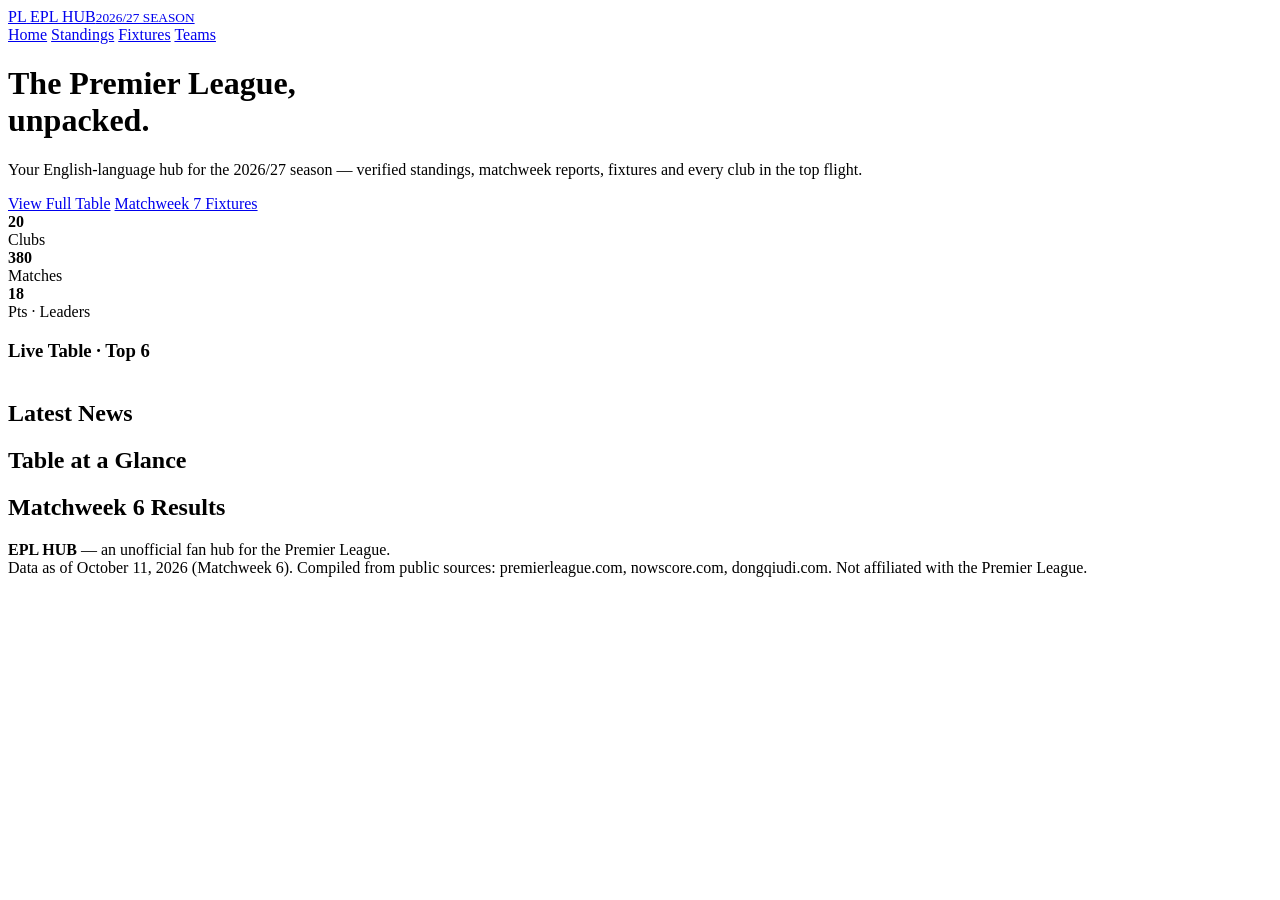
==== index.html @ 6563e689 "Initial commit: EPL Hub 2026/27 English news & stats site" ====
<!DOCTYPE html>
<html lang="en">
<head>
  <meta charset="UTF-8">
  <meta name="viewport" content="width=device-width, initial-scale=1.0">
  <title>EPL Hub · 2026/27 Premier League News &amp; Stats</title>
  <meta name="description" content="Premier League 2026/27 news hub — live standings, matchweek results, fixtures and club profiles.">
  <link rel="stylesheet" href="css/style.css">
</head>
<body>

  <nav class="nav">
    <div class="nav-inner">
      <a href="index.html" class="brand">
        <span class="brand-badge">PL</span>
        <span>EPL HUB<small>2026/27 SEASON</small></span>
      </a>
      <div class="nav-links">
        <a href="index.html" class="active">Home</a>
        <a href="standings.html">Standings</a>
        <a href="fixtures.html">Fixtures</a>
        <a href="teams.html">Teams</a>
      </div>
    </div>
  </nav>

  <header class="hero">
    <div class="hero-inner">
      <div>
        <h1>The Premier League,<br><span class="hl">unpacked.</span></h1>
        <p class="sub">Your English-language hub for the 2026/27 season — verified standings, matchweek reports, fixtures and every club in the top flight.</p>
        <div class="hero-actions">
          <a href="standings.html" class="btn btn-primary">View Full Table</a>
          <a href="fixtures.html" class="btn btn-ghost">Matchweek 7 Fixtures</a>
        </div>
        <div class="hero-meta">
          <div><b>20</b><br>Clubs</div>
          <div><b>380</b><br>Matches</div>
          <div><b>18</b><br>Pts · Leaders</div>
        </div>
      </div>
      <div class="hero-card">
        <h3><span class="dot"></span>Live Table · Top 6</h3>
        <table class="mini-table">
          <tbody id="standings-top"></tbody>
        </table>
      </div>
    </div>
  </header>

  <main class="wrap">

    <section>
      <h2 class="sec-title">Latest News</h2>
      <div class="news-grid" id="news-list"></div>
    </section>

    <section>
      <h2 class="sec-title">Table at a Glance</h2>
      <div class="card">
        <div class="bars" id="points-bars"></div>
      </div>
    </section>

    <section>
      <h2 class="sec-title">Matchweek 6 Results</h2>
      <div id="results-md6"></div>
    </section>

  </main>

  <footer class="footer">
    <strong>EPL HUB</strong> — an unofficial fan hub for the Premier League.
    <div class="data-note">Data as of October 11, 2026 (Matchweek 6). Compiled from public sources: premierleague.com, nowscore.com, dongqiudi.com. Not affiliated with the Premier League.</div>
  </footer>

  <script src="js/data.js"></script>
  <script src="js/main.js"></script>
</body>
</html>
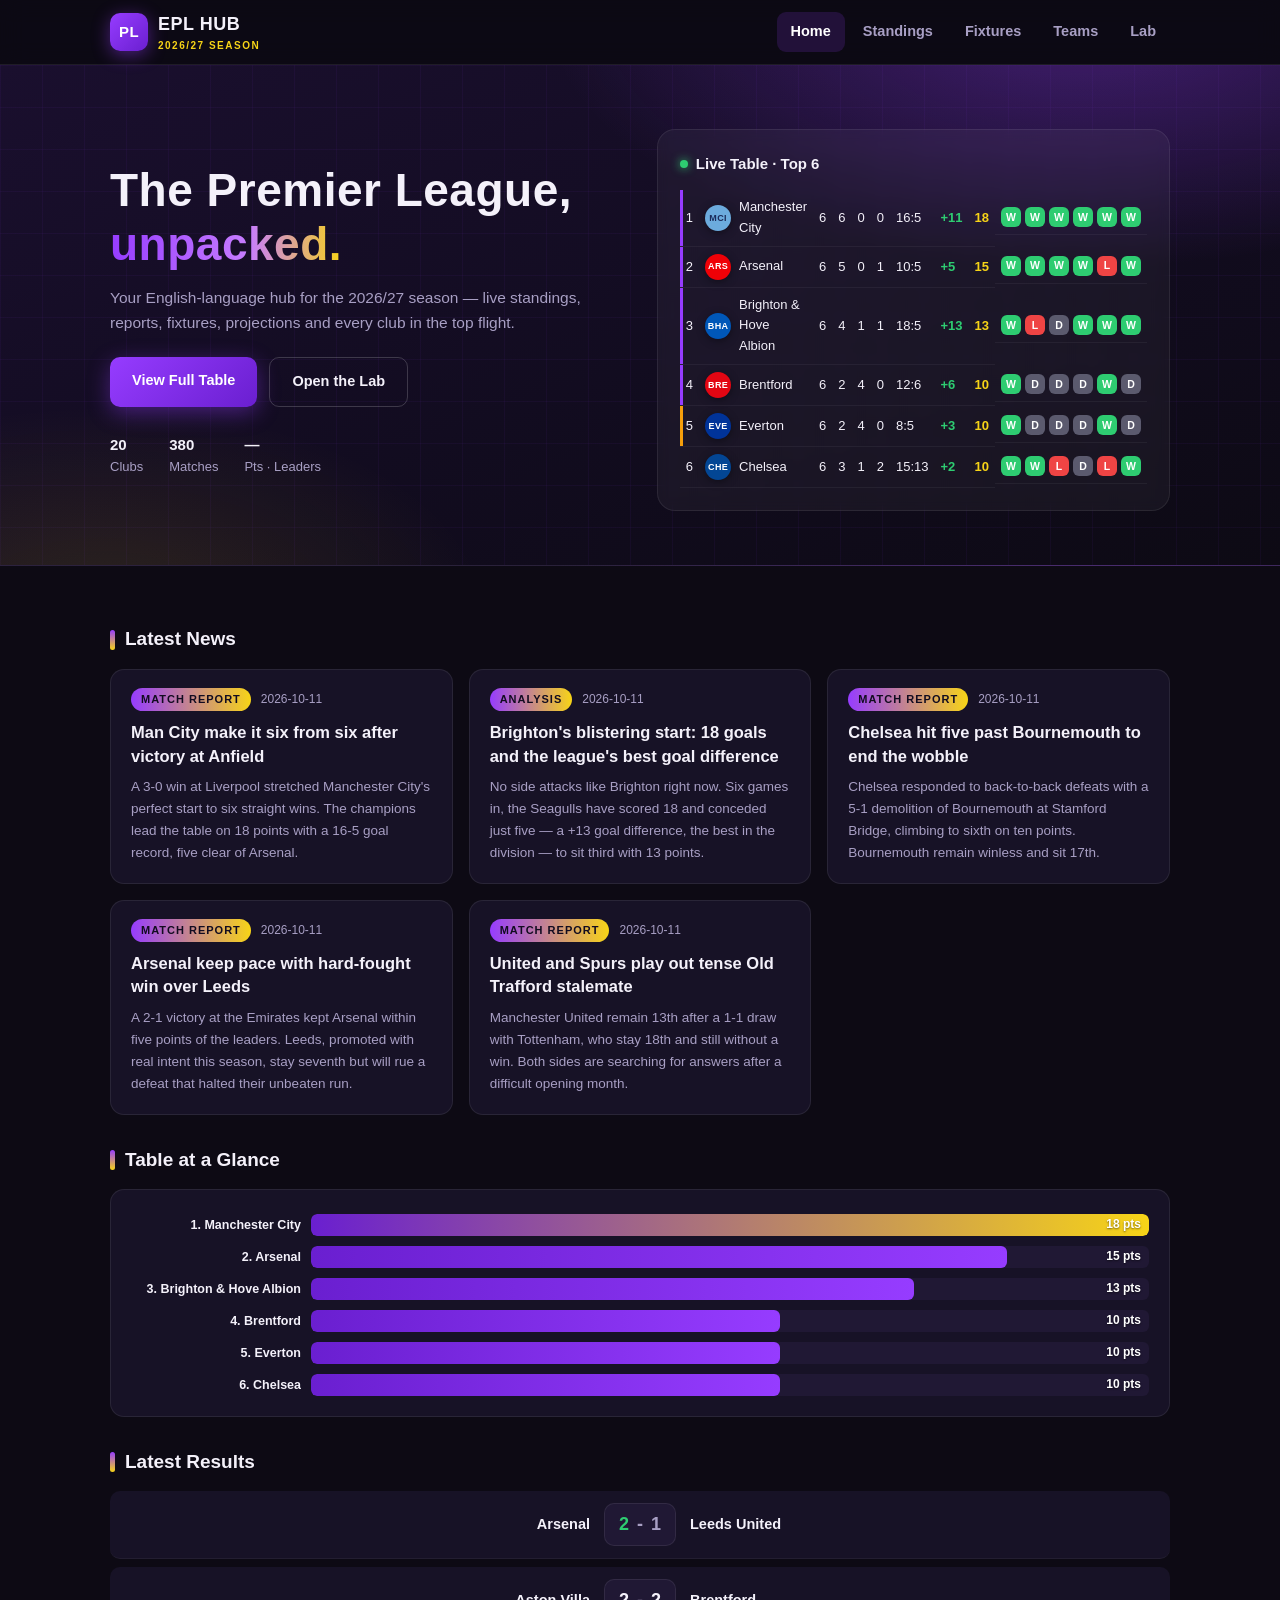
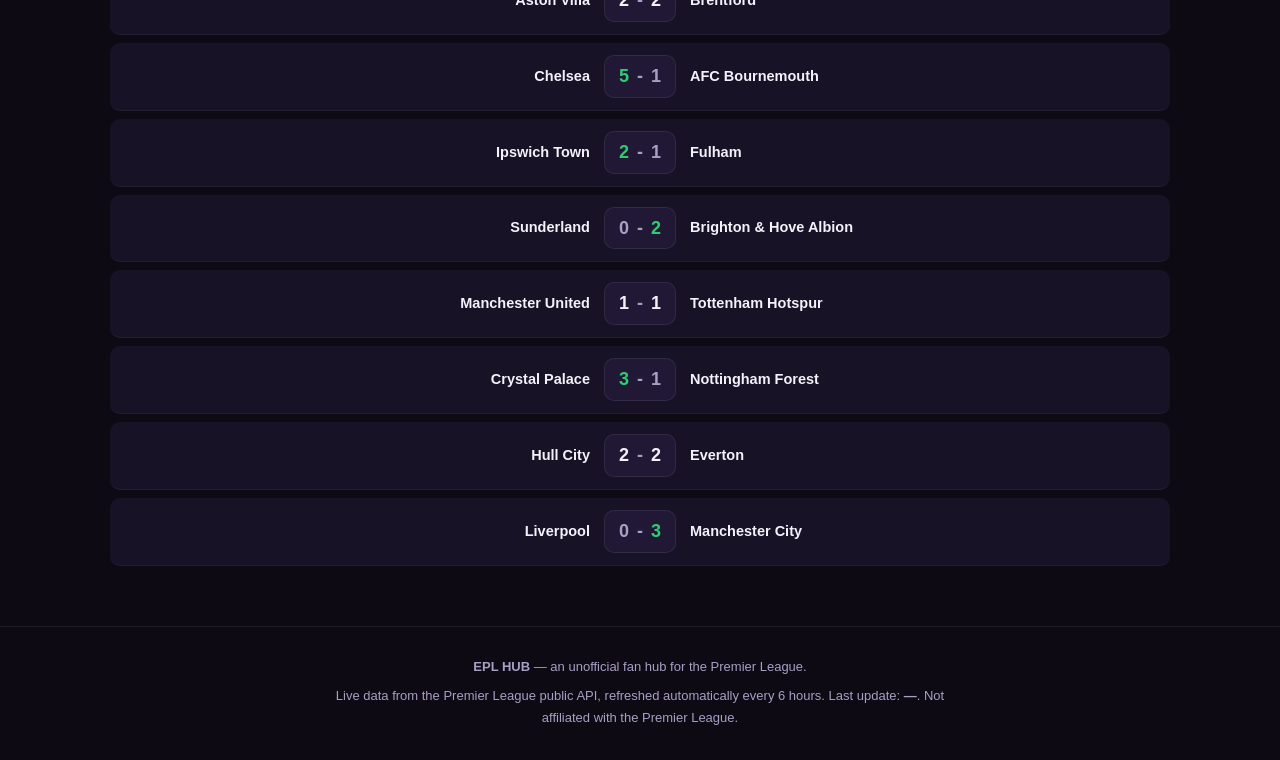
==== commit 528cae71: "feat: live auto-refreshing data pipeline + Lab (projection, schedule difficulty, H2H, Golden Boot, c" ====
--- a/index.html
+++ b/index.html
@@ -20,6 +20,7 @@
         <a href="standings.html">Standings</a>
         <a href="fixtures.html">Fixtures</a>
         <a href="teams.html">Teams</a>
+        <a href="lab.html">Lab</a>
       </div>
     </div>
   </nav>
@@ -28,20 +29,21 @@
     <div class="hero-inner">
       <div>
         <h1>The Premier League,<br><span class="hl">unpacked.</span></h1>
-        <p class="sub">Your English-language hub for the 2026/27 season — verified standings, matchweek reports, fixtures and every club in the top flight.</p>
+        <p class="sub">Your English-language hub for the 2026/27 season — live standings, reports, fixtures, projections and every club in the top flight.</p>
         <div class="hero-actions">
           <a href="standings.html" class="btn btn-primary">View Full Table</a>
-          <a href="fixtures.html" class="btn btn-ghost">Matchweek 7 Fixtures</a>
+          <a href="lab.html" class="btn btn-ghost">Open the Lab</a>
         </div>
         <div class="hero-meta">
           <div><b>20</b><br>Clubs</div>
           <div><b>380</b><br>Matches</div>
-          <div><b>18</b><br>Pts · Leaders</div>
+          <div><b id="hero-leaders">—</b><br>Pts · Leaders</div>
         </div>
       </div>
       <div class="hero-card">
         <h3><span class="dot"></span>Live Table · Top 6</h3>
         <table class="mini-table">
+          <thead id="standings-top-head"></thead>
           <tbody id="standings-top"></tbody>
         </table>
       </div>
@@ -63,7 +65,7 @@
     </section>
 
     <section>
-      <h2 class="sec-title">Matchweek 6 Results</h2>
+      <h2 class="sec-title">Latest Results</h2>
       <div id="results-md6"></div>
     </section>
 
@@ -71,7 +73,7 @@
 
   <footer class="footer">
     <strong>EPL HUB</strong> — an unofficial fan hub for the Premier League.
-    <div class="data-note">Data as of October 11, 2026 (Matchweek 6). Compiled from public sources: premierleague.com, nowscore.com, dongqiudi.com. Not affiliated with the Premier League.</div>
+    <div class="data-note">Live data from the Premier League public API, refreshed automatically every 6 hours. Last update: <b data-asof>—</b>. Not affiliated with the Premier League.</div>
   </footer>
 
   <script src="js/data.js"></script>
--- a/css/style.css
+++ b/css/style.css
@@ -0,0 +1,271 @@
+/* ============================================================
+   EPL HUB · Styles
+   Theme: Premier League purple + dark
+   ============================================================ */
+:root {
+  --bg: #0d0a14;
+  --surface: #171226;
+  --surface2: #201834;
+  --purple: #963cff;
+  --purple-d: #6a1fd0;
+  --yellow: #f7d417;
+  --text: #f4f1fa;
+  --muted: #a89fc4;
+  --line: rgba(255, 255, 255, 0.08);
+  --green: #2ecc71;
+  --red: #ef4444;
+  --gray: #8b8499;
+  --radius: 14px;
+}
+
+* { margin: 0; padding: 0; box-sizing: border-box; }
+
+html { scroll-behavior: smooth; }
+
+body {
+  font-family: -apple-system, BlinkMacSystemFont, "Segoe UI", "PingFang SC",
+    "Hiragino Sans GB", "Microsoft YaHei", Roboto, Helvetica, Arial, sans-serif;
+  background: var(--bg);
+  color: var(--text);
+  line-height: 1.6;
+  min-height: 100vh;
+}
+
+a { color: inherit; text-decoration: none; }
+
+/* ---------- Nav ---------- */
+.nav {
+  position: sticky; top: 0; z-index: 50;
+  background: rgba(13, 10, 20, 0.85);
+  backdrop-filter: blur(12px);
+  border-bottom: 1px solid var(--line);
+}
+.nav-inner {
+  max-width: 1100px; margin: 0 auto; padding: 0 20px;
+  display: flex; align-items: center; gap: 28px; height: 64px;
+}
+.brand { display: flex; align-items: center; gap: 10px; font-weight: 800; font-size: 18px; letter-spacing: .5px; }
+.brand-badge {
+  width: 38px; height: 38px; border-radius: 10px;
+  background: linear-gradient(135deg, var(--purple), var(--purple-d));
+  display: grid; place-items: center; font-size: 15px; font-weight: 900; color: #fff;
+  box-shadow: 0 4px 18px rgba(150, 60, 255, 0.45);
+}
+.brand small { display: block; font-size: 10px; font-weight: 600; color: var(--yellow); letter-spacing: 1.5px; }
+.nav-links { display: flex; gap: 4px; margin-left: auto; }
+.nav-links a {
+  padding: 8px 14px; border-radius: 9px; font-size: 14.5px; font-weight: 600; color: var(--muted);
+  transition: all .18s ease;
+}
+.nav-links a:hover, .nav-links a.active { color: #fff; background: rgba(150, 60, 255, 0.16); }
+
+/* ---------- Layout ---------- */
+.wrap { max-width: 1100px; margin: 0 auto; padding: 28px 20px 60px; }
+.page-head { margin: 8px 0 22px; }
+.page-head h1 { font-size: 30px; font-weight: 800; letter-spacing: .5px; }
+.page-head p { color: var(--muted); margin-top: 6px; font-size: 14.5px; }
+
+.sec-title {
+  display: flex; align-items: center; gap: 10px;
+  font-size: 19px; font-weight: 800; margin: 30px 0 14px;
+}
+.sec-title::before {
+  content: ""; width: 5px; height: 20px; border-radius: 3px;
+  background: linear-gradient(var(--purple), var(--yellow));
+}
+
+/* ---------- Hero ---------- */
+.hero {
+  position: relative; overflow: hidden;
+  background:
+    radial-gradient(900px 420px at 85% -10%, rgba(150, 60, 255, 0.35), transparent 60%),
+    radial-gradient(700px 380px at 8% 110%, rgba(247, 212, 23, 0.12), transparent 55%),
+    linear-gradient(160deg, #1a0f2e 0%, #120c20 55%, #0d0a14 100%);
+  border-bottom: 1px solid var(--line);
+}
+.hero::before {
+  content: ""; position: absolute; inset: 0; pointer-events: none;
+  background-image:
+    linear-gradient(rgba(150, 60, 255, 0.05) 1px, transparent 1px),
+    linear-gradient(90deg, rgba(150, 60, 255, 0.05) 1px, transparent 1px);
+  background-size: 42px 42px;
+}
+.hero-inner {
+  position: relative; max-width: 1100px; margin: 0 auto; padding: 64px 20px 54px;
+  display: grid; grid-template-columns: 1.15fr 0.85fr; gap: 40px; align-items: center;
+}
+.hero h1 {
+  font-size: clamp(30px, 4.6vw, 46px); font-weight: 900; line-height: 1.18; letter-spacing: .5px;
+}
+.hero h1 .hl {
+  background: linear-gradient(90deg, var(--purple), #c77dff 60%, var(--yellow));
+  -webkit-background-clip: text; background-clip: text; color: transparent;
+}
+.hero p.sub { color: var(--muted); margin: 14px 0 22px; font-size: 15.5px; max-width: 520px; }
+.hero-actions { display: flex; gap: 12px; flex-wrap: wrap; }
+.btn {
+  display: inline-block; padding: 12px 22px; border-radius: 10px; font-weight: 700; font-size: 14.5px;
+  transition: transform .15s ease, box-shadow .15s ease;
+}
+.btn-primary { background: linear-gradient(135deg, var(--purple), var(--purple-d)); color: #fff; box-shadow: 0 6px 22px rgba(150, 60, 255, 0.4); }
+.btn-primary:hover { transform: translateY(-2px); box-shadow: 0 10px 28px rgba(150, 60, 255, 0.55); }
+.btn-ghost { border: 1px solid rgba(255,255,255,0.18); color: var(--text); }
+.btn-ghost:hover { background: rgba(255,255,255,0.06); }
+.hero-meta { margin-top: 26px; display: flex; gap: 26px; color: var(--muted); font-size: 13px; }
+.hero-meta b { color: var(--text); font-size: 15px; }
+.hero-card {
+  background: rgba(255,255,255,0.045); border: 1px solid var(--line); border-radius: 18px;
+  padding: 22px; backdrop-filter: blur(6px);
+}
+.hero-card h3 { font-size: 15px; margin-bottom: 14px; display: flex; align-items: center; gap: 8px; }
+.hero-card h3 .dot { width: 8px; height: 8px; border-radius: 50%; background: var(--green); box-shadow: 0 0 10px var(--green); }
+
+/* Mini table (home hero) */
+.mini-table { width: 100%; border-collapse: collapse; font-size: 13px; }
+.mini-table th {
+  text-align: left; color: var(--muted); font-weight: 600; font-size: 11.5px;
+  padding: 6px 6px; border-bottom: 1px solid var(--line); letter-spacing: .5px;
+}
+.mini-table td { padding: 7px 6px; border-bottom: 1px solid rgba(255,255,255,0.05); }
+.mini-table .pts { font-weight: 800; color: var(--yellow); }
+.mini-table .team-cell { display: flex; align-items: center; gap: 8px; }
+
+/* ---------- Standings ---------- */
+.card {
+  background: var(--surface); border: 1px solid var(--line);
+  border-radius: var(--radius); padding: 20px;
+}
+.table-scroll { overflow-x: auto; }
+table.standings { width: 100%; border-collapse: collapse; font-size: 14px; min-width: 680px; }
+table.standings th {
+  text-align: left; color: var(--muted); font-size: 12px; font-weight: 600; letter-spacing: .5px;
+  padding: 10px 8px; border-bottom: 1px solid var(--line); white-space: nowrap;
+}
+table.standings td { padding: 9px 8px; border-bottom: 1px solid rgba(255,255,255,0.05); white-space: nowrap; }
+table.standings tr:hover td { background: rgba(150, 60, 255, 0.07); }
+table.standings .pos { font-weight: 800; width: 34px; }
+table.standings .team-cell { display: flex; align-items: center; gap: 9px; min-width: 200px; }
+table.standings .team-name { font-weight: 700; }
+table.standings .pts { font-weight: 900; color: var(--yellow); }
+.gd-pos { color: var(--green); font-weight: 600; }
+.gd-neg { color: var(--red); font-weight: 600; }
+tr.zone-cl td:first-child { box-shadow: inset 3px 0 0 var(--purple); }
+tr.zone-el td:first-child { box-shadow: inset 3px 0 0 #f59e0b; }
+tr.zone-rel td:first-child { box-shadow: inset 3px 0 0 var(--red); }
+
+/* Form badges */
+.form-cell { display: flex; gap: 4px; }
+.form-badge {
+  width: 20px; height: 20px; border-radius: 6px; display: inline-grid; place-items: center;
+  font-size: 10.5px; font-weight: 800; color: #fff;
+}
+.form-w { background: var(--green); }
+.form-d { background: #5b5a6e; }
+.form-l { background: var(--red); }
+
+/* Crests */
+.crest {
+  width: 26px; height: 26px; border-radius: 50%; flex: none;
+  display: inline-grid; place-items: center;
+  font-size: 9px; font-weight: 900; letter-spacing: .3px;
+  box-shadow: 0 2px 8px rgba(0,0,0,.4);
+}
+.crest.lg { width: 54px; height: 54px; font-size: 16px; }
+
+/* Legend */
+.legend { display: flex; flex-wrap: wrap; gap: 18px; margin-top: 14px; font-size: 12.5px; color: var(--muted); }
+.legend span { display: inline-flex; align-items: center; gap: 7px; }
+.legend i { width: 12px; height: 12px; border-radius: 3px; display: inline-block; }
+.i-cl { background: var(--purple); }
+.i-el { background: #f59e0b; }
+.i-rel { background: var(--red); }
+
+/* ---------- Match rows ---------- */
+.match-row {
+  display: flex; align-items: center; gap: 14px;
+  padding: 12px 14px; border-bottom: 1px solid rgba(255,255,255,0.05);
+  background: var(--surface); border-radius: 10px; margin-bottom: 8px;
+}
+.match-row:last-child { margin-bottom: 0; }
+.match-team { flex: 1; font-weight: 700; font-size: 14.5px; }
+.match-team.right { text-align: right; }
+.match-team.left { text-align: left; }
+.match-score {
+  flex: none; display: flex; align-items: center; gap: 8px;
+  background: var(--surface2); border: 1px solid var(--line); border-radius: 10px;
+  padding: 6px 14px; font-size: 18px; font-weight: 900;
+}
+.match-score .colon { color: var(--muted); }
+.score-win { color: var(--green); }
+.score-lose { color: var(--muted); }
+.match-score .vs { color: var(--purple); font-size: 13px; letter-spacing: 1px; }
+.match-date { flex: none; width: 68px; text-align: center; font-weight: 800; font-size: 13px; color: var(--yellow); }
+.match-date small { color: var(--muted); font-size: 11px; font-weight: 600; }
+.match-note {
+  flex: none; font-size: 11px; color: var(--yellow); border: 1px solid rgba(247,212,23,.4);
+  padding: 2px 8px; border-radius: 20px; background: rgba(247,212,23,.08);
+}
+
+/* ---------- News ---------- */
+.news-grid {
+  display: grid; grid-template-columns: repeat(auto-fill, minmax(300px, 1fr)); gap: 16px;
+}
+.news-card {
+  background: var(--surface); border: 1px solid var(--line); border-radius: var(--radius);
+  padding: 18px 20px; transition: transform .18s ease, border-color .18s ease;
+}
+.news-card:hover { transform: translateY(-3px); border-color: rgba(150, 60, 255, 0.5); }
+.news-meta { display: flex; align-items: center; gap: 10px; margin-bottom: 10px; }
+.news-tag {
+  font-size: 11px; font-weight: 800; letter-spacing: 1px; text-transform: uppercase;
+  color: #120c20; background: linear-gradient(90deg, var(--purple), var(--yellow));
+  padding: 3px 10px; border-radius: 20px;
+}
+.news-date { color: var(--muted); font-size: 12px; }
+.news-card h3 { font-size: 16.5px; line-height: 1.4; margin-bottom: 8px; }
+.news-card p { color: var(--muted); font-size: 13.5px; line-height: 1.65; }
+
+/* ---------- Teams ---------- */
+.teams-grid {
+  display: grid; grid-template-columns: repeat(auto-fill, minmax(210px, 1fr)); gap: 16px;
+}
+.team-card {
+  position: relative; background: var(--surface); border: 1px solid var(--line);
+  border-radius: var(--radius); overflow: hidden; transition: transform .18s ease, border-color .18s ease;
+}
+.team-card:hover { transform: translateY(-4px); border-color: var(--c1); }
+.team-card-top {
+  height: 8px; background: linear-gradient(90deg, var(--c1), var(--c2));
+}
+.team-card-body { padding: 20px 18px 18px; text-align: center; }
+.team-card h3 { margin: 12px 0 2px; font-size: 17px; line-height: 1.35; }
+.team-card .team-stats { margin-top: 10px; font-size: 12.5px; color: var(--muted); background: var(--surface2); border-radius: 8px; padding: 6px 10px; }
+
+/* ---------- Points bars ---------- */
+.bars { display: flex; flex-direction: column; gap: 10px; margin-top: 4px; }
+.bar-row { display: flex; align-items: center; gap: 10px; }
+.bar-label { flex: none; width: 170px; font-size: 12.5px; font-weight: 700; text-align: right; white-space: nowrap; overflow: hidden; text-overflow: ellipsis; }
+.bar-track { flex: 1; height: 22px; background: var(--surface2); border-radius: 6px; position: relative; overflow: hidden; }
+.bar-fill {
+  height: 100%; border-radius: 6px;
+  background: linear-gradient(90deg, var(--purple-d), var(--purple));
+}
+.bar-row:nth-child(1) .bar-fill { background: linear-gradient(90deg, var(--purple-d), var(--yellow)); }
+.bar-value { position: absolute; right: 8px; top: 50%; transform: translateY(-50%); font-size: 12px; font-weight: 900; color: #fff; text-shadow: 0 1px 2px rgba(0,0,0,.5); }
+
+/* ---------- Footer ---------- */
+.footer { border-top: 1px solid var(--line); padding: 30px 20px; text-align: center; color: var(--muted); font-size: 13px; }
+.footer .data-note { color: var(--muted); max-width: 640px; margin: 8px auto 0; line-height: 1.7; }
+
+/* ---------- Responsive ---------- */
+@media (max-width: 820px) {
+  .hero-inner { grid-template-columns: 1fr; padding-top: 44px; }
+  .nav-inner { gap: 12px; }
+  .nav-links a { padding: 7px 9px; font-size: 13px; }
+  .match-date { width: 56px; }
+}
+@media (max-width: 480px) {
+  .brand small { display: none; }
+  .match-team { font-size: 13px; }
+  .match-score { font-size: 15px; padding: 5px 10px; }
+}
